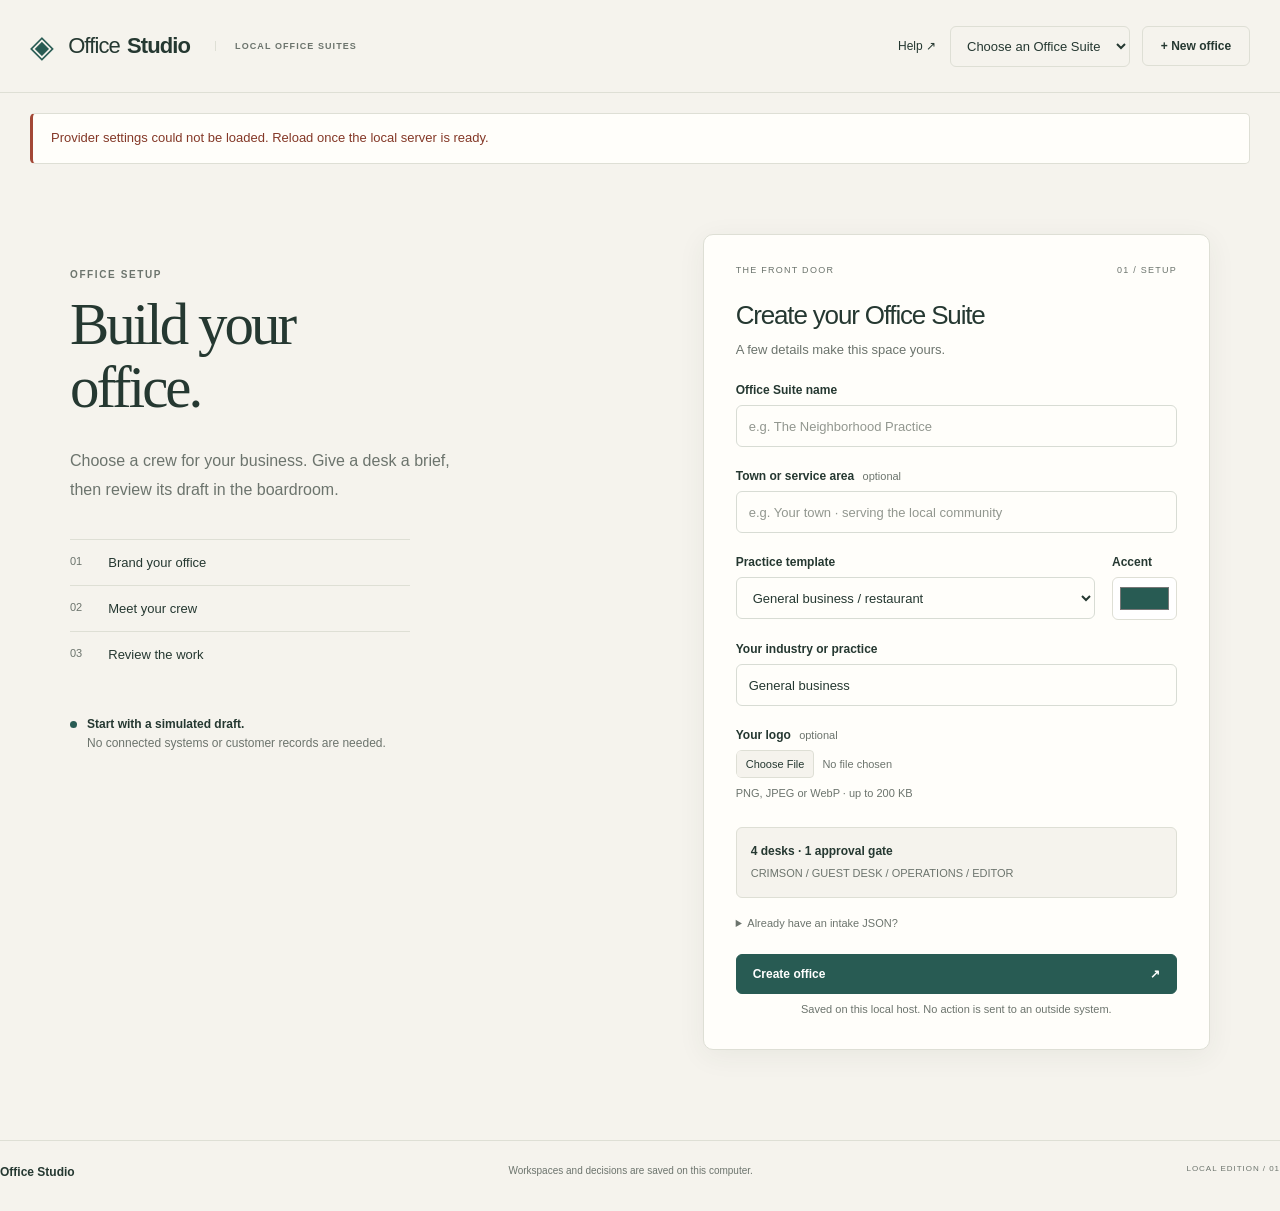
==== index.html @ bd42e9e4 "Start loopback servers without DNS and link workspace operating manuals" ====
<!doctype html>
<html lang="en">
  <head>
    <meta charset="utf-8" />
    <meta name="viewport" content="width=device-width, initial-scale=1" />
    <meta name="theme-color" content="#f5f3ed" />
    <title>Office Studio</title>
    <link
      rel="icon"
      href="data:image/svg+xml,%3Csvg xmlns=%27http://www.w3.org/2000/svg%27 viewBox=%270 0 64 64%27%3E%3Crect width=%2764%27 height=%2764%27 rx=%2714%27 fill=%27%23285b53%27/%3E%3Cpath d=%27M32 12 52 32 32 52 12 32Z%27 fill=%27none%27 stroke=%27%23fffefa%27 stroke-width=%274%27/%3E%3C/svg%3E"
    />
    <link rel="stylesheet" href="/style.css" />
    <script src="/app.js" defer></script>
  </head>
  <body>
    <header class="masthead">
      <a class="wordmark" href="/" aria-label="Office Studio home"
        ><span class="brand-symbol" aria-hidden="true">◈</span> Office
        <strong>Studio</strong
        ><span class="local-label">LOCAL OFFICE SUITES</span></a
      >
      <div class="office-switch">
        <a
          id="help-link"
          class="masthead-help"
          href="/help.html"
          target="_blank"
          rel="noopener noreferrer"
          >Help ↗</a
        >
        <label for="workspace-select" class="sr-only"
          >Current Office Suite</label
        ><select id="workspace-select">
          <option value="">Choose an Office Suite</option></select
        ><button id="new-office" class="button quiet" type="button">
          + New office
        </button>
      </div>
    </header>
    <main>
      <div
        id="notice"
        role="status"
        aria-live="polite"
        class="notice"
        hidden
      ></div>
      <section id="setup" class="setup" aria-labelledby="setup-title">
        <div class="setup-intro">
          <p class="eyebrow">OFFICE SETUP</p>
          <h1 id="setup-title">Build your<br />office.</h1>
          <p class="lede">
            Choose a crew for your business. Give a desk a brief, then review
            its draft in the boardroom.
          </p>
          <div class="principles">
            <span>01 <b>Brand your office</b></span
            ><span>02 <b>Meet your crew</b></span
            ><span>03 <b>Review the work</b></span>
          </div>
          <div class="setup-note">
            <span class="status-dot" aria-hidden="true"></span>
            <div>
              <strong>Start with a simulated draft.</strong>
              <p>No connected systems or customer records are needed.</p>
            </div>
          </div>
        </div>
        <form id="office-form" class="paper setup-form">
          <div class="section-label">
            <span>THE FRONT DOOR</span><span>01 / SETUP</span>
          </div>
          <h2>Create your Office Suite</h2>
          <p class="muted">A few details make this space yours.</p>
          <label for="office-name">Office Suite name</label
          ><input
            id="office-name"
            name="name"
            maxlength="100"
            placeholder="e.g. The Neighborhood Practice"
            required
            autocomplete="organization"
          />
          <label for="office-town"
            >Town or service area <span class="optional">optional</span></label
          ><input
            id="office-town"
            name="town"
            maxlength="100"
            placeholder="e.g. Your town · serving the local community"
          />
          <div class="form-row">
            <div>
              <label for="practice">Practice template</label
              ><select id="practice" name="practice">
                <option value="generic">General business / restaurant</option>
                <option value="re">Real estate</option>
                <option value="law">Law practice</option>
                <option value="acct">Accounting</option>
                <option value="fin">Financial advisory</option>
                <option value="med">Medical practice</option>
                <option value="research">Scientific research</option>
                <option value="biotech">Biotech</option>
              </select>
            </div>
            <div class="color-field">
              <label for="office-color">Accent</label
              ><input
                id="office-color"
                type="color"
                value="#285b53"
                name="color"
              />
            </div>
          </div>
          <div id="practice-label-field">
            <label for="practice-label">Your industry or practice</label
            ><input
              id="practice-label"
              maxlength="100"
              value="General business"
              placeholder="e.g. Restaurant, architecture, consulting"
              required
            />
          </div>
          <div class="logo-field">
            <div>
              <label for="office-logo"
                >Your logo <span class="optional">optional</span></label
              ><input
                id="office-logo"
                type="file"
                accept="image/png,image/jpeg,image/webp"
              />
              <p class="field-note">PNG, JPEG or WebP · up to 200 KB</p>
            </div>
            <img
              id="logo-preview"
              alt="Your selected office logo"
              hidden
            /><button id="clear-logo" type="button" class="text-button" hidden>
              Remove
            </button>
          </div>
          <div
            id="template-preview"
            class="template-preview"
            aria-live="polite"
          ></div>
          <details class="import-details">
            <summary>Already have an intake JSON?</summary>
            <label for="import-pack">Import a practice pack</label
            ><input
              id="import-pack"
              type="file"
              accept="application/json,.json"
            />
            <p class="field-note">
              Use a synthetic pack. Keep personal and customer information out.
            </p>
          </details>
          <button id="create-office" class="button primary full" type="submit">
            Create office <span aria-hidden="true">↗</span>
          </button>
          <p class="field-note center">
            Saved on this local host. No action is sent to an outside system.
          </p>
        </form>
      </section>
      <section id="workspace" hidden aria-labelledby="workspace-title">
        <div class="workspace-heading">
          <div class="office-identity">
            <img id="workspace-logo" alt="" hidden />
            <div>
              <p class="eyebrow">YOUR OFFICE SUITE</p>
              <h1 id="workspace-title"></h1>
              <p id="workspace-town" class="muted"></p>
              <a
                id="town-map"
                class="map-link"
                target="_blank"
                rel="noopener noreferrer"
                referrerpolicy="no-referrer"
                hidden
                >Find town on map ↗</a
              >
              <p id="map-note" class="map-note" hidden>
                Opens a town/service-area search on OpenStreetMap; no exact
                location is pinned.
              </p>
              <a
                id="manual-open"
                class="manual-open"
                target="_blank"
                rel="noopener noreferrer"
                referrerpolicy="no-referrer"
                hidden
                >Company operating manual ↗</a
              >
            </div>
          </div>
          <div class="safety-badge">
            <span class="status-dot" aria-hidden="true"></span>Drafts first.
            Decisions stay yours.
          </div>
        </div>
        <div class="workspace-views" aria-label="Office views">
          <div class="view-buttons">
            <button
              id="view-room"
              class="button quiet"
              type="button"
              aria-pressed="false"
              aria-controls="room-stage"
              disabled
            >
              3D office</button
            ><button
              id="view-desks"
              class="button quiet"
              type="button"
              aria-pressed="true"
              aria-controls="desk-workspace"
            >
              Desks &amp; drafts
            </button>
          </div>
          <p id="room-availability" class="field-note" role="status">
            Checking the optional local 3D room…
          </p>
        </div>
        <section
          id="room-stage"
          class="paper room-stage"
          aria-labelledby="room-title"
          hidden
        >
          <div class="room-toolbar">
            <div>
              <p class="eyebrow">YOUR OFFICE · PRIVATE LOCAL VIEW</p>
              <h2 id="room-title">Inside your office</h2>
            </div>
            <a
              id="room-full-tab"
              class="button quiet"
              target="_blank"
              rel="noopener noreferrer"
              hidden
              >Open room in full tab ↗</a
            >
          </div>
          <div id="room-frames" class="room-frames"></div>
          <p id="room-disclosure" class="room-disclosure">
            Room activity is simulated. Use Desks &amp; drafts for saved drafts
            and Studio decisions; actions inside this room do not record Studio
            approvals.
          </p>
        </section>
        <div id="desk-workspace" class="workspace-grid">
          <section class="paper office-room" aria-labelledby="crew-title">
            <div class="panel-heading">
              <div>
                <p class="eyebrow">THE FLOOR</p>
                <h2 id="crew-title">A desk for every lane</h2>
              </div>
              <span id="crew-count" class="count-label"></span>
            </div>
            <p class="muted room-description">
              Choose a desk to prepare work with that agent.
            </p>
            <div class="room">
              <div class="room-window" aria-hidden="true">
                <i></i><i></i><i></i>
              </div>
              <div id="desks" class="desks"></div>
              <button id="boardroom" class="boardroom" type="button">
                <span class="table-dots" aria-hidden="true"
                  >● &nbsp; ● &nbsp; ●</span
                ><strong>The review table</strong
                ><span id="table-count">Your decisions come here</span
                ><span class="table-dots" aria-hidden="true"
                  >● &nbsp; ● &nbsp; ●</span
                >
              </button>
              <div class="room-caption">
                <span aria-hidden="true">◈</span> A workspace view · no live
                connections implied
              </div>
            </div>
            <button
              id="show-add-agent"
              class="button quiet add-agent-button"
              type="button"
            >
              + Add a desk
            </button>
            <form id="add-agent-form" class="add-agent-form" hidden>
              <h3>A new seat at the table</h3>
              <label for="agent-name">Agent name</label
              ><input
                id="agent-name"
                maxlength="14"
                required
                placeholder="e.g. EDITOR"
              /><label for="agent-specialty">Specialty</label
              ><input
                id="agent-specialty"
                maxlength="100"
                required
                placeholder="e.g. Content drafts"
              /><label for="agent-instruction">Lane instructions</label
              ><textarea
                id="agent-instruction"
                maxlength="3000"
                rows="3"
                required
                placeholder="What should this agent prepare for your review?"
              ></textarea>
              <div class="button-row">
                <button class="button primary" type="submit">Add agent</button
                ><button
                  id="cancel-add-agent"
                  class="button quiet"
                  type="button"
                >
                  Cancel
                </button>
              </div>
            </form>
            <details class="house-rules">
              <summary>Office rules & approval gates</summary>
              <p id="office-rules"></p>
              <ul id="office-gates"></ul>
              <details class="manual-settings">
                <summary>
                  Company operating manual
                  <span class="optional">optional</span>
                </summary>
                <form id="manual-form">
                  <label for="manual-url">Manual URL</label>
                  <input
                    id="manual-url"
                    type="url"
                    maxlength="2048"
                    placeholder="https://example.com/your-operating-manual"
                    autocomplete="off"
                    aria-describedby="manual-note"
                  />
                  <p id="manual-note" class="field-note">
                    Use an HTTPS link without a username or password. It opens
                    only when clicked; this app does not fetch, embed, or send
                    the manual to a model. Leave blank to remove it.
                  </p>
                  <button id="save-manual" class="button quiet" type="submit">
                    Save manual link
                  </button>
                </form>
              </details>
            </details>
          </section>
          <div class="work-column">
            <section class="paper draft-panel" aria-labelledby="draft-title">
              <div class="panel-heading">
                <div>
                  <p class="eyebrow">DRAFTING</p>
                  <h2 id="draft-title">Give a desk a brief</h2>
                </div>
                <span aria-hidden="true" class="panel-icon">↗</span>
              </div>
              <form id="draft-form">
                <label for="draft-agent">Prepare with</label
                ><select id="draft-agent" required></select>
                <p id="agent-description" class="field-note"></p>
                <details id="desk-settings" class="desk-settings">
                  <summary>
                    Desk settings <span id="saved-route-label"></span>
                  </summary>
                  <p id="route-agent" class="field-note"></p>
                  <div class="appearance-settings">
                    <label for="appearance-title"
                      >Display title
                      <span class="optional">optional</span></label
                    >
                    <input
                      id="appearance-title"
                      type="text"
                      maxlength="100"
                      placeholder="Use the desk’s default title"
                    />
                    <label for="appearance-color">Desk color</label>
                    <div class="appearance-color-row">
                      <input
                        id="appearance-color"
                        type="color"
                        value="#285b53"
                      /><label
                        class="inline-check"
                        for="appearance-default-color"
                        ><input
                          id="appearance-default-color"
                          type="checkbox"
                          checked
                        />Use default color</label
                      >
                    </div>
                    <p id="appearance-default-note" class="field-note"></p>
                    <div class="button-row">
                      <button
                        id="save-appearance"
                        class="button quiet"
                        type="button"
                      >
                        Save appearance</button
                      ><button
                        id="reset-appearance"
                        class="button quiet"
                        type="button"
                      >
                        Reset defaults
                      </button>
                    </div>
                    <p class="field-note">
                      Titles and colors change the display. The agent’s stable
                      name, provider route and draft ownership stay the same.
                    </p>
                  </div>
                  <label for="route-provider">Preferred provider</label>
                  <select id="route-provider"></select>
                  <label for="route-model">Preferred model</label>
                  <select id="route-model"></select>
                  <p id="route-status" class="field-note" role="status"></p>
                  <button id="save-route" class="button quiet" type="button">
                    Save route
                  </button>
                  <p class="field-note">
                    Configuration is not a successful sign-in. Consumer account
                    sign-in is unavailable in this app.
                  </p>
                </details>
                <label for="draft-brief">What would you like to work on?</label
                ><textarea
                  id="draft-brief"
                  rows="4"
                  maxlength="8000"
                  required
                  placeholder="Try: Draft a friendly opening-hours announcement for owner review. Use placeholders only."
                ></textarea
                ><label for="draft-provider">For this draft</label
                ><select id="draft-provider" required></select>
                <p id="provider-note" class="field-note"></p>
                <button
                  id="generate-draft"
                  class="button primary full"
                  type="submit"
                >
                  Prepare draft <span aria-hidden="true">↗</span>
                </button>
              </form>
              <p class="draft-disclosure">
                Use synthetic briefs. Drafts are working text; review them
                before use.
              </p>
              <details class="provider-setup">
                <summary>Configure providers on this desktop</summary>
                <p>
                  Local demo works immediately. Use the
                  <strong>Configure Providers</strong> launcher to open the
                  terminal setup wizard, then restart the local server. Keys
                  belong in that setup flow, never in briefs or this browser.
                </p>
                <p>Provider documentation and advanced environment settings:</p>
                <ul>
                  <li>
                    <a
                      href="https://platform.openai.com/docs/quickstart"
                      target="_blank"
                      rel="noopener noreferrer"
                      >OpenAI</a
                    >: <code>OPENAI_API_KEY</code> +
                    <code>OFFICE_OPENAI_MODEL</code>
                  </li>
                  <li>
                    <a
                      href="https://docs.anthropic.com/en/api/getting-started"
                      target="_blank"
                      rel="noopener noreferrer"
                      >Claude</a
                    >: <code>ANTHROPIC_API_KEY</code> +
                    <code>OFFICE_ANTHROPIC_MODEL</code>
                  </li>
                  <li>
                    <a
                      href="https://ai.google.dev/gemini-api/docs/api-key"
                      target="_blank"
                      rel="noopener noreferrer"
                      >Gemini</a
                    >: <code>GEMINI_API_KEY</code> +
                    <code>OFFICE_GEMINI_MODEL</code>
                  </li>
                  <li>
                    <a
                      href="https://dev.meta.ai/docs/overview"
                      target="_blank"
                      rel="noopener noreferrer"
                      >Meta Muse</a
                    >: <code>MODEL_API_KEY</code> +
                    <code>OFFICE_META_MODEL</code>
                  </li>
                </ul>
                <p>
                  Optional <code>OFFICE_OPENAI_MODELS</code>,
                  <code>OFFICE_ANTHROPIC_MODELS</code>,
                  <code>OFFICE_GEMINI_MODELS</code>, or
                  <code>OFFICE_META_MODELS</code> adds comma-separated allowed
                  models. Host configuration does not verify provider access.
                  Consumer account sign-in is unavailable here.
                </p>
              </details>
            </section>
            <section
              id="review-panel"
              class="paper review-panel"
              aria-labelledby="review-title"
              tabindex="-1"
            >
              <div class="panel-heading">
                <div>
                  <p class="eyebrow">THE OWNER'S CHAIR</p>
                  <h2 id="review-title">Approval inbox</h2>
                </div>
                <span id="pending-count" class="number-badge">0</span>
              </div>
              <p class="muted review-description">
                Approval records your decision. It does not send, publish, book,
                or execute anything.
              </p>
              <div id="draft-list" class="draft-list"></div>
              <article id="draft-preview" class="draft-preview" hidden>
                <div class="preview-heading">
                  <span id="preview-status" class="state-pill"></span
                  ><span id="preview-provider" class="field-note"></span>
                </div>
                <h3 id="preview-brief"></h3>
                <p id="preview-agent" class="field-note"></p>
                <pre id="preview-text"></pre>
                <div id="decision-buttons" class="button-row">
                  <button
                    id="approve-draft"
                    class="button primary"
                    type="button"
                  >
                    Record approval</button
                  ><button
                    id="decline-draft"
                    class="button quiet"
                    type="button"
                  >
                    Decline draft
                  </button>
                </div>
                <p id="decision-note" class="field-note"></p>
              </article>
            </section>
          </div>
        </div>
      </section>
    </main>
    <dialog id="field-manual" class="paper manual-dialog" aria-labelledby="field-manual-title">
      <p class="eyebrow">THE FIELD</p>
      <h2 id="field-manual-title">Office reference</h2>
      <p class="field-note" id="field-manual-note"></p>
      <div class="button-row">
        <a id="field-manual-link" class="button primary" target="_blank" rel="noopener noreferrer" hidden>Company manual ↗</a>
        <a class="button quiet" href="/help.html" target="_blank" rel="noopener noreferrer">Office Studio help ↗</a>
        <button class="button quiet" type="button" id="close-field-manual">Back to room</button>
      </div>
    </dialog>
    <footer>
      <span>Office Studio</span>
      <p>Workspaces and decisions are saved on this computer.</p>
      <span>LOCAL EDITION / 01</span>
    </footer>
  </body>
</html>
---- style.css ----
@charset "UTF-8";
.manual-dialog {
  width: min(32rem, calc(100% - 2rem));
  margin: auto;
  padding: 1.5rem;
  color: var(--ink);
}
.manual-dialog::backdrop { background: rgb(15 25 20 / 55%); }
:root {
  --paper: #fffefa;
  --canvas: #f5f3ed;
  --ink: #253831;
  --muted: #6c746d;
  --line: #dedfd5;
  --accent: #285b53;
  --accent-wash: #e8eeea;
  --shadow: 0 6px 28px #283d2910;
  color-scheme: light;
  font-family: Inter, "Segoe UI", Arial, sans-serif;
  background: var(--canvas);
  color: var(--ink);
}
* {
  box-sizing: border-box;
}
body {
  margin: 0;
}
button,
input,
select,
textarea {
  font: inherit;
}
button,
select,
summary,
input[type="color"] {
  cursor: pointer;
}
button {
  color: inherit;
}
a {
  color: inherit;
}
button:disabled {
  cursor: wait;
  opacity: 0.5;
}
[hidden] {
  display: none !important;
}
button:focus-visible,
a:focus-visible,
input:focus-visible,
select:focus-visible,
textarea:focus-visible,
summary:focus-visible,
section:focus-visible {
  outline: 3px solid #a45d28;
  outline-offset: 4px;
}
button,
select,
input,
textarea {
  border-radius: 6px;
}
h1,
h2,
h3,
p {
  margin: 0;
}
h1,
h2,
h3 {
  font-weight: 500;
  letter-spacing: -0.045em;
}
h1 {
  font-size: 42px;
  line-height: 1.1;
}
h2 {
  font-size: 26px;
  line-height: 1.2;
}
h3 {
  font-size: 19px;
  line-height: 1.3;
}
.masthead {
  min-height: 93px;
  border-bottom: 1px solid var(--line);
  display: flex;
  align-items: center;
  justify-content: space-between;
  gap: 24px;
  padding: 22px max(30px, calc((100vw - 1400px) / 2));
}
.wordmark {
  display: flex;
  align-items: center;
  gap: 7px;
  text-decoration: none;
  font-size: 22px;
  letter-spacing: -0.04em;
  white-space: nowrap;
}
.wordmark strong {
  font-weight: 600;
}
.brand-symbol {
  font-size: 31px;
  margin-right: 8px;
  color: var(--accent);
}
.local-label {
  letter-spacing: 0.12em;
  font-size: 9px;
  font-weight: 600;
  border-left: 1px solid var(--line);
  padding-left: 19px;
  margin-left: 18px;
  color: var(--muted);
}
.office-switch {
  display: flex;
  gap: 12px;
  align-items: center;
}
.office-switch select {
  min-width: 180px;
  max-width: 300px;
  background: transparent;
  border-color: var(--line);
  font-size: 13px;
  min-height: 40px;
}
main {
  max-width: 1460px;
  padding: 0 30px 70px;
  margin: auto;
}
.setup {
  display: grid;
  grid-template-columns: 1fr 1fr;
  gap: 11%;
  max-width: 1140px;
  margin: 70px auto 20px;
  align-items: start;
}
.setup-intro {
  padding-top: 35px;
}
.eyebrow {
  font-size: 10px;
  letter-spacing: 0.16em;
  font-weight: 650;
  color: var(--muted);
  margin-bottom: 13px;
}
.setup-intro h1 {
  font-family: Georgia, "Times New Roman", serif;
  font-size: clamp(48px, 4.6vw, 68px);
  line-height: 1.08;
  letter-spacing: -0.05em;
}
.lede {
  font-size: 16px;
  line-height: 1.8;
  color: var(--muted);
  max-width: 380px;
  margin-top: 27px;
}
.principles {
  display: flex;
  flex-direction: column;
  margin-top: 34px;
  max-width: 340px;
}
.principles span {
  border-top: 1px solid var(--line);
  padding: 15px 0;
  display: flex;
  gap: 26px;
  color: var(--muted);
  font-size: 11px;
}
.principles b {
  color: var(--ink);
  font-size: 13px;
  font-weight: 500;
}
.setup-note {
  display: flex;
  align-items: flex-start;
  gap: 10px;
  margin-top: 38px;
  max-width: 340px;
  font-size: 12px;
  line-height: 1.6;
}
.setup-note strong {
  font-weight: 600;
}
.setup-note p {
  color: var(--muted);
}
.status-dot {
  width: 7px;
  height: 7px;
  display: inline-block;
  flex-shrink: 0;
  border-radius: 50%;
  background: var(--accent);
  margin-top: 6px;
}
.paper {
  background: var(--paper);
  border: 1px solid var(--line);
  border-radius: 10px;
  box-shadow: var(--shadow);
}
.setup-form {
  padding: 30px 32px;
}
.section-label {
  font-size: 9px;
  letter-spacing: 0.14em;
  color: var(--muted);
  display: flex;
  justify-content: space-between;
  margin-bottom: 25px;
}
.setup-form h2 {
  margin-bottom: 8px;
}
.muted {
  font-size: 13px;
  line-height: 1.7;
  color: var(--muted);
}
label {
  display: block;
  font-size: 12px;
  font-weight: 600;
  margin: 22px 0 8px;
}
.optional {
  font-weight: 400;
  color: var(--muted);
  font-size: 11px;
  margin-left: 5px;
}
input:not([type="color"]):not([type="file"]),
select,
textarea {
  width: 100%;
  padding: 11px 12px;
  border: 1px solid #d8dcd4;
  background: #fffefa;
  color: var(--ink);
  font-size: 13px;
  min-height: 42px;
}
input::placeholder,
textarea::placeholder {
  color: #92978f;
}
textarea {
  resize: vertical;
  line-height: 1.6;
}
input[type="file"] {
  font-size: 11px;
  max-width: 100%;
  color: var(--muted);
}
input[type="file"]::file-selector-button {
  border: 1px solid var(--line);
  border-radius: 4px;
  background: var(--canvas);
  padding: 7px 9px;
  color: var(--ink);
  font: inherit;
  margin-right: 8px;
}
.form-row {
  display: grid;
  grid-template-columns: 1fr 65px;
  gap: 17px;
}
.color-field input {
  height: 43px;
  width: 100%;
  padding: 5px;
  background: white;
  border: 1px solid var(--line);
}
.logo-field {
  display: flex;
  align-items: center;
  gap: 12px;
}
.logo-field > div {
  min-width: 0;
  flex: 1;
}
.logo-field img {
  height: 40px;
  width: 40px;
  object-fit: contain;
  border: 1px solid var(--line);
  padding: 3px;
  border-radius: 5px;
  margin-top: 20px;
}
.text-button {
  background: none;
  border: 0;
  padding: 5px 0;
  font-size: 11px;
  text-decoration: underline;
}
.field-note {
  font-size: 11px;
  color: var(--muted);
  line-height: 1.6;
  margin-top: 7px;
}
.template-preview {
  background: var(--canvas);
  border: 1px solid var(--line);
  padding: 14px;
  border-radius: 6px;
  font-size: 12px;
  line-height: 1.65;
  margin-top: 24px;
}
.template-preview strong {
  display: block;
  font-weight: 600;
  margin-bottom: 3px;
}
.template-preview p {
  color: var(--muted);
  font-size: 11px;
}
.import-details {
  font-size: 11px;
  margin: 17px 0 22px;
  color: var(--muted);
}
details summary {
  font-size: 11px;
  line-height: 1.6;
}
details[open] summary {
  margin-bottom: 12px;
}
.button {
  border: 1px solid var(--line);
  padding: 10px 16px;
  font-size: 12px;
  line-height: 1.5;
  font-weight: 600;
  min-height: 40px;
  transition:
    background 0.15s,
    transform 0.15s;
}
.button:hover {
  transform: translateY(-1px);
}
.primary {
  background: var(--accent);
  border-color: var(--accent);
  color: var(--accent-ink, #fff);
}
.primary:hover {
  filter: brightness(0.94);
}
.quiet {
  background: transparent;
}
.quiet:hover {
  background: #e9eae3;
}
.full {
  width: 100%;
  display: flex;
  justify-content: space-between;
  align-items: center;
}
.center {
  text-align: center;
}
.notice {
  margin-top: 20px;
  border: 1px solid var(--line);
  border-left: 3px solid var(--accent);
  padding: 14px 18px;
  background: var(--paper);
  font-size: 13px;
  line-height: 1.6;
  border-radius: 5px;
}
.notice.error {
  border-left-color: #a34836;
  color: #843827;
}
.workspace-heading {
  display: flex;
  justify-content: space-between;
  align-items: center;
  gap: 25px;
  padding: 45px 0 33px;
}
.workspace-heading .eyebrow {
  margin-bottom: 8px;
}
.workspace-heading h1 {
  font-size: 36px;
}
.workspace-heading .muted {
  margin-top: 8px;
}
.office-identity {
  display: flex;
  gap: 18px;
  align-items: center;
}
.office-identity img {
  height: 64px;
  width: 64px;
  object-fit: contain;
  background: var(--paper);
  padding: 7px;
  border: 1px solid var(--line);
  border-radius: 8px;
}
.safety-badge {
  display: flex;
  gap: 9px;
  font-size: 11px;
  color: var(--muted);
  white-space: nowrap;
  border: 1px solid var(--line);
  padding: 10px 12px;
  border-radius: 30px;
}
.safety-badge .status-dot {
  margin-top: 3px;
}
.workspace-grid {
  display: grid;
  grid-template-columns: minmax(0, 1.22fr) minmax(360px, 1fr);
  gap: 24px;
  align-items: start;
}
.office-room {
  padding: 28px;
}
.panel-heading {
  display: flex;
  justify-content: space-between;
  align-items: center;
  gap: 20px;
}
.panel-heading .eyebrow {
  margin-bottom: 8px;
}
.count-label {
  font-size: 10px;
  color: var(--muted);
  white-space: nowrap;
}
.room-description {
  margin: 12px 0 22px;
}
.room {
  position: relative;
  border: 1px solid #dadcd2;
  border-radius: 7px;
  background:
    repeating-linear-gradient(
      0deg,
      transparent,
      transparent 47px,
      #d9ddd125 48px
    ),
    repeating-linear-gradient(90deg, #eeefe7, #eeefe7 47px, #d9ddd155 48px);
  padding: 45px 20px 16px;
  min-height: 420px;
}
.room-window {
  position: absolute;
  top: 0;
  left: 22%;
  right: 22%;
  height: 10px;
  background: #d1dcd4;
  display: flex;
  justify-content: space-evenly;
  border: 1px solid #c8d4ca;
  border-top: 0;
}
.room-window i {
  height: 10px;
  border-left: 2px solid var(--paper);
}
.desks {
  display: grid;
  grid-template-columns: repeat(3, minmax(0, 1fr));
  gap: 23px 14px;
}
.desk {
  position: relative;
  display: flex;
  flex-direction: column;
  align-items: center;
  justify-content: flex-start;
  gap: 8px;
  text-align: center;
  padding: 11px 7px 13px;
  border: 1px solid #cbd3c7;
  border-bottom: 4px solid #bdc7b7;
  border-radius: 7px;
  background: #fffef8;
  min-height: 122px;
  box-shadow: 0 5px 0 #25383109;
  transition:
    transform 0.15s,
    border-color 0.15s;
}
.desk:hover {
  transform: translateY(-3px);
  border-color: var(--accent);
}
.desk[aria-pressed="true"] {
  background: #f7fbf6;
  outline: 2px solid var(--accent);
  outline-offset: 3px;
}
.desk::after {
  content: "";
  position: absolute;
  bottom: -11px;
  width: 28px;
  height: 7px;
  border: 1px solid #bbc5b5;
  background: #dbe1d4;
  border-radius: 5px 5px 3px 3px;
}
.desk strong {
  font-size: 10px;
  letter-spacing: 0.025em;
  font-weight: 650;
  max-width: 100%;
  overflow-wrap: anywhere;
}
.desk small {
  font-size: 9px;
  color: var(--muted);
  line-height: 1.35;
}
.desk-avatar {
  width: 29px;
  height: 28px;
  position: relative;
  background: var(--desk-color, var(--accent));
  border-radius: 9px 9px 7px 7px;
  border: 3px solid #ffffffa0;
  color: white;
  font-size: 12px;
  line-height: 23px;
  box-shadow: 0 0 0 1px #00000009;
}
.desk-avatar::after {
  content: "";
  position: absolute;
  width: 5px;
  height: 5px;
  border-radius: 50%;
  background: #fffefa;
  left: 9px;
  top: 8px;
}
.boardroom {
  display: flex;
  flex-direction: column;
  align-items: center;
  justify-content: center;
  gap: 8px;
  width: 80%;
  margin: 42px auto 17px;
  min-height: 110px;
  border-radius: 45px;
  background: #d9dfd1;
  border: 1px solid #c0cbb7;
  color: var(--ink);
  box-shadow: 0 5px 0 #2538310a;
}
.boardroom:hover {
  background: #cfd9c8;
}
.boardroom strong {
  font-size: 13px;
  font-weight: 500;
}
.boardroom > span:not(.table-dots) {
  font-size: 10px;
  color: #52614e;
}
.table-dots {
  color: #8d9f82;
  font-size: 10px;
  letter-spacing: 4px;
}
.room-caption {
  text-align: center;
  font-size: 9px;
  color: var(--muted);
  margin-top: 24px;
  line-height: 1.7;
}
.room-caption span {
  margin-right: 4px;
}
.add-agent-button {
  margin-top: 21px;
  width: 100%;
  border-style: dashed;
  color: var(--muted);
}
.house-rules {
  border-top: 1px solid var(--line);
  margin-top: 24px;
  padding-top: 17px;
  color: var(--muted);
  font-size: 11px;
  line-height: 1.7;
}
.house-rules ul {
  padding-left: 18px;
}
.house-rules li {
  margin-top: 7px;
}
.add-agent-form {
  margin-top: 24px;
  padding: 20px;
  background: var(--canvas);
  border: 1px solid var(--line);
  border-radius: 6px;
}
.add-agent-form h3 {
  font-size: 20px;
}
.button-row {
  display: flex;
  flex-wrap: wrap;
  gap: 10px;
  margin-top: 20px;
}
.work-column {
  display: flex;
  flex-direction: column;
  gap: 24px;
}
.draft-panel,
.review-panel {
  padding: 28px;
}
.panel-icon {
  height: 34px;
  width: 34px;
  text-align: center;
  line-height: 33px;
  border: 1px solid var(--line);
  border-radius: 50%;
  font-size: 18px;
  color: var(--muted);
}
.draft-panel label {
  margin-top: 21px;
}
.draft-panel .full {
  margin-top: 22px;
}
.draft-disclosure {
  font-size: 10px;
  line-height: 1.7;
  color: var(--muted);
  margin-top: 13px;
}
.number-badge {
  display: flex;
  align-items: center;
  justify-content: center;
  min-width: 31px;
  height: 31px;
  border-radius: 50%;
  background: var(--accent-wash);
  color: var(--accent);
  font-size: 12px;
  font-weight: 600;
}
.review-description {
  margin: 14px 0 19px;
  font-size: 11px;
}
.draft-list {
  display: flex;
  flex-direction: column;
  gap: 8px;
  max-height: 260px;
  overflow: auto;
}
.draft-item {
  width: 100%;
  display: flex;
  align-items: center;
  justify-content: space-between;
  gap: 15px;
  padding: 13px;
  background: transparent;
  border: 1px solid var(--line);
  text-align: left;
}
.draft-item:hover,
.draft-item[aria-pressed="true"] {
  background: var(--canvas);
}
.draft-item div {
  min-width: 0;
}
.draft-item strong {
  display: block;
  font-size: 12px;
  font-weight: 500;
  overflow: hidden;
  text-overflow: ellipsis;
  white-space: nowrap;
  max-width: 320px;
}
.draft-item small {
  display: block;
  font-size: 10px;
  color: var(--muted);
  margin-top: 6px;
}
.state-pill {
  border-radius: 4px;
  padding: 4px 7px;
  background: #f2ead4;
  color: #795f22;
  font-size: 9px;
  letter-spacing: 0.04em;
  text-transform: uppercase;
  white-space: nowrap;
}
.state-pill.approved {
  background: #e5eee2;
  color: #45613c;
}
.state-pill.declined {
  background: #eee8e2;
  color: #795b4b;
}
.empty-inbox {
  font-size: 12px;
  line-height: 1.8;
  color: var(--muted);
  padding: 21px 17px;
  border: 1px dashed var(--line);
  border-radius: 6px;
}
.draft-preview {
  border-top: 1px solid var(--line);
  margin-top: 24px;
  padding-top: 22px;
}
.preview-heading {
  display: flex;
  align-items: center;
  justify-content: space-between;
  gap: 12px;
  margin-bottom: 14px;
}
.preview-heading .field-note {
  margin: 0;
}
.draft-preview h3 {
  font-size: 17px;
  letter-spacing: -0.02em;
  overflow-wrap: anywhere;
}
.draft-preview pre {
  white-space: pre-wrap;
  overflow-wrap: anywhere;
  font:
    12px/1.8 "Segoe UI",
    Arial,
    sans-serif;
  background: var(--canvas);
  border: 1px solid var(--line);
  border-radius: 6px;
  padding: 17px;
  margin: 17px 0 0;
  max-height: 480px;
  overflow: auto;
}
.draft-preview .button-row .button {
  flex: 1;
}
footer {
  max-width: 1400px;
  margin: 0 auto;
  padding: 22px 0 30px;
  border-top: 1px solid var(--line);
  display: flex;
  justify-content: space-between;
  gap: 15px;
  color: var(--muted);
  font-size: 10px;
  line-height: 1.5;
}
footer > span:first-child {
  font-size: 12px;
  color: var(--ink);
  font-weight: 600;
}
footer > span:last-child {
  font-size: 8px;
  letter-spacing: 0.12em;
}
.sr-only {
  position: absolute;
  width: 1px;
  height: 1px;
  padding: 0;
  margin: -1px;
  overflow: hidden;
  clip: rect(0, 0, 0, 0);
  white-space: nowrap;
  border: 0;
}
@media (min-width: 1600px) {
  main {
    padding-left: 0;
    padding-right: 0;
  }
}
@media (max-width: 1100px) {
  .setup {
    gap: 6%;
    margin-top: 45px;
  }
  .setup-form {
    padding: 25px;
  }
  .workspace-grid {
    grid-template-columns: 1.05fr 1fr;
    gap: 18px;
  }
  .office-room,
  .draft-panel,
  .review-panel {
    padding: 22px;
  }
  .desks {
    grid-template-columns: repeat(2, minmax(0, 1fr));
  }
  .room {
    padding-left: 16px;
    padding-right: 16px;
  }
  .safety-badge {
    font-size: 10px;
  }
  .local-label {
    display: none;
  }
  footer {
    margin: 0 30px;
  }
  .draft-item strong {
    max-width: 220px;
  }
}
@media (max-width: 800px) {
  .masthead {
    padding: 18px 22px;
    gap: 14px;
    flex-wrap: wrap;
  }
  .wordmark {
    font-size: 21px;
  }
  .office-switch {
    flex: 1;
    justify-content: flex-end;
  }
  .office-switch select {
    min-width: 140px;
    max-width: 220px;
  }
  .setup {
    grid-template-columns: 1fr;
    max-width: 560px;
    gap: 30px;
    margin: 35px auto;
  }
  .setup-intro {
    padding-top: 0;
  }
  .setup-intro h1 {
    font-size: 48px;
  }
  .setup-intro h1 br {
    display: none;
  }
  .lede {
    max-width: none;
    margin-top: 18px;
  }
  .principles {
    flex-direction: row;
    max-width: none;
    gap: 20px;
    margin-top: 25px;
  }
  .principles span {
    gap: 8px;
    flex: 1;
    line-height: 1.7;
  }
  .principles b {
    font-size: 11px;
  }
  .setup-note {
    margin-top: 16px;
    max-width: none;
  }
  .workspace-grid {
    grid-template-columns: 1fr;
  }
  .workspace-heading {
    padding-top: 32px;
    align-items: flex-start;
  }
  .workspace-heading h1 {
    font-size: 29px;
  }
  .safety-badge {
    display: none;
  }
  .desks {
    grid-template-columns: repeat(3, minmax(0, 1fr));
  }
  .office-room {
    padding: 24px;
  }
  .room {
    padding-left: 22px;
    padding-right: 22px;
  }
  .boardroom {
    width: 70%;
  }
  .draft-item strong {
    max-width: 420px;
  }
  footer {
    flex-wrap: wrap;
  }
  footer p {
    order: 3;
    flex-basis: 100%;
  }
  .office-identity img {
    height: 50px;
    width: 50px;
  }
}
@media (max-width: 480px) {
  main {
    padding-left: 16px;
    padding-right: 16px;
    padding-bottom: 40px;
  }
  .masthead {
    padding: 16px;
  }
  .office-switch {
    width: 100%;
    flex-basis: 100%;
    justify-content: space-between;
  }
  .office-switch select {
    flex: 1;
    max-width: none;
  }
  .office-switch .button {
    white-space: nowrap;
  }
  .setup-intro h1 {
    font-size: 40px;
  }
  .setup-form {
    padding: 24px 20px;
  }
  .section-label {
    font-size: 8px;
  }
  .form-row {
    grid-template-columns: 1fr 60px;
  }
  .principles {
    gap: 12px;
  }
  .principles span {
    flex-direction: column;
    gap: 4px;
  }
  .office-room,
  .draft-panel,
  .review-panel {
    padding: 20px;
  }
  .panel-heading h2 {
    font-size: 23px;
  }
  .desks {
    gap: 22px 12px;
    grid-template-columns: repeat(2, minmax(0, 1fr));
  }
  .desk {
    min-height: 116px;
  }
  .room {
    padding-left: 16px;
    padding-right: 16px;
  }
  .boardroom {
    width: 100%;
    border-radius: 36px;
  }
  .count-label {
    font-size: 9px;
  }
  .draft-item strong {
    max-width: 195px;
  }
  footer {
    margin: 0 16px;
  }
  .workspace-heading h1 {
    font-size: 28px;
  }
  .logo-field {
    flex-wrap: wrap;
  }
  .logo-field > div {
    flex-basis: 100%;
  }
  .logo-field img {
    margin: 0;
  }
  .office-identity {
    gap: 12px;
  }
}
@media (prefers-reduced-motion: reduce) {
  * {
    transition: none !important;
    scroll-behavior: auto !important;
  }
}

.map-link {
  display: inline-block;
  margin-top: 9px;
  font-size: 11px;
  text-underline-offset: 3px;
  color: var(--ink);
}
.map-note {
  max-width: 430px;
  font-size: 10px;
  line-height: 1.6;
  color: var(--muted);
  margin-top: 6px;
}

.desk-settings {
  margin-top: 16px;
  padding: 13px 14px;
  border: 1px solid var(--line);
  border-radius: 6px;
  background: var(--canvas);
}
.desk-settings summary {
  font-size: 12px;
  font-weight: 600;
}
.desk-settings summary span {
  display: block;
  font-size: 10px;
  font-weight: 400;
  color: var(--muted);
  margin-top: 5px;
  overflow-wrap: anywhere;
}
.desk-settings label {
  margin-top: 15px;
}
.desk-settings .button {
  margin-top: 13px;
}
.draft-item small {
  overflow-wrap: anywhere;
}

.workspace-views {
  display: flex;
  justify-content: space-between;
  align-items: center;
  gap: 20px;
  margin: 0 0 20px;
}
.view-buttons {
  display: flex;
  gap: 6px;
  padding: 4px;
  border: 1px solid var(--line);
  border-radius: 8px;
  background: var(--paper);
}
.view-buttons .button {
  border: 0;
}
.view-buttons .button[aria-pressed="true"] {
  background: var(--accent);
  color: var(--accent-ink, #fff);
}
.workspace-views .field-note {
  margin: 0;
  text-align: right;
}
.room-stage {
  overflow: hidden;
}
.room-toolbar {
  padding: 18px 24px;
  display: flex;
  justify-content: space-between;
  align-items: center;
  gap: 20px;
}
.room-toolbar h2 {
  font-size: 23px;
}
.room-toolbar .eyebrow {
  margin-bottom: 6px;
}
.room-toolbar a {
  text-decoration: none;
  white-space: nowrap;
}
.room-frames {
  background: #e5e8e1;
  position: relative;
}
.embedded-room {
  display: block;
  width: 100%;
  height: clamp(580px, 72vh, 1000px);
  border: 0;
  background: #e5e8e1;
}
.room-disclosure {
  font-size: 11px;
  line-height: 1.7;
  color: var(--muted);
  padding: 13px 24px;
  border-top: 1px solid var(--line);
}
.provider-setup {
  margin-top: 17px;
  padding-top: 13px;
  border-top: 1px solid var(--line);
  font-size: 11px;
  line-height: 1.8;
  color: var(--muted);
}
.provider-setup summary {
  font-size: 11px;
}
.provider-setup p {
  margin-top: 12px;
}
.provider-setup ul {
  padding-left: 18px;
}
.provider-setup li {
  margin-top: 9px;
}
.provider-setup code {
  font-size: 10px;
  overflow-wrap: anywhere;
}
.provider-setup a {
  text-underline-offset: 3px;
}
@media (max-width: 800px) {
  .workspace-views {
    align-items: flex-start;
    flex-direction: column;
    gap: 10px;
  }
  .workspace-views .field-note {
    text-align: left;
  }
  .room-toolbar {
    padding: 17px;
    align-items: flex-start;
  }
  .room-toolbar a {
    font-size: 10px;
  }
  .embedded-room {
    height: 70vh;
    min-height: 500px;
  }
  .room-disclosure {
    padding: 12px 17px;
  }
}
@media (max-width: 480px) {
  .room-toolbar {
    flex-direction: column;
    gap: 12px;
  }
  .embedded-room {
    min-height: 460px;
  }
  .room-toolbar h2 {
    font-size: 22px;
  }
}

.office-switch {
  min-width: 0;
  flex-shrink: 0;
}
.office-switch select {
  min-width: 0;
  flex: 1 1 180px;
}
.office-switch #new-office {
  white-space: nowrap;
  flex: 0 0 auto;
  align-self: center;
  display: inline-flex;
  align-items: center;
  justify-content: center;
  min-width: 108px;
}
.desk-avatar.has-logo {
  width: 35px;
  height: 34px;
  padding: 2px;
  background: var(--paper);
  border-color: var(--desk-color);
}
.desk-avatar.has-logo::after {
  display: none;
}
.desk-avatar.has-logo img {
  display: block;
  width: 100%;
  height: 100%;
  object-fit: contain;
  border-radius: 4px;
}
.appearance-settings {
  padding-bottom: 16px;
  margin-bottom: 6px;
  border-bottom: 1px solid var(--line);
}
.appearance-color-row {
  display: flex;
  gap: 14px;
  align-items: center;
}
.appearance-color-row > input[type="color"] {
  width: 55px;
  height: 38px;
  padding: 4px;
  background: var(--paper);
  border: 1px solid var(--line);
}
.appearance-color-row .inline-check {
  display: flex;
  gap: 8px;
  align-items: center;
  font-weight: 400;
  font-size: 11px;
  margin: 0;
}
.appearance-color-row input[type="checkbox"] {
  width: 15px;
  min-height: 15px;
  height: 15px;
  flex-shrink: 0;
}
.appearance-settings .button-row {
  margin-top: 10px;
}
.appearance-settings .button {
  font-size: 11px;
  flex: 1;
}
@media (max-width: 480px) {
  .office-switch {
    gap: 9px;
  }
  .office-switch #new-office {
    min-width: 108px;
    padding-left: 12px;
    padding-right: 12px;
  }
  .office-switch select {
    min-width: 0;
    width: 0;
    flex: 1 1 0;
  }
}

.masthead-help {
  font-size: 12px;
  text-decoration: none;
  white-space: nowrap;
  flex: 0 0 auto;
  padding: 9px 2px;
  text-underline-offset: 3px;
}
.masthead-help:hover {
  text-decoration: underline;
}
.manual-open {
  display: inline-block;
  font-size: 11px;
  margin-top: 12px;
  padding: 7px 10px;
  border: 1px solid var(--line);
  border-radius: 5px;
  text-decoration: none;
  text-underline-offset: 3px;
  background: var(--paper);
}
.manual-open:hover {
  text-decoration: underline;
}
.manual-settings {
  margin-top: 17px;
  padding-top: 13px;
  border-top: 1px solid var(--line);
}
.manual-settings .button {
  margin-top: 12px;
}
.manual-settings label {
  margin-top: 13px;
}
.manual-settings input {
  max-width: 100%;
}
@media (max-width: 480px) {
  .masthead-help {
    font-size: 11px;
  }
  .office-switch {
    gap: 8px;
  }
}
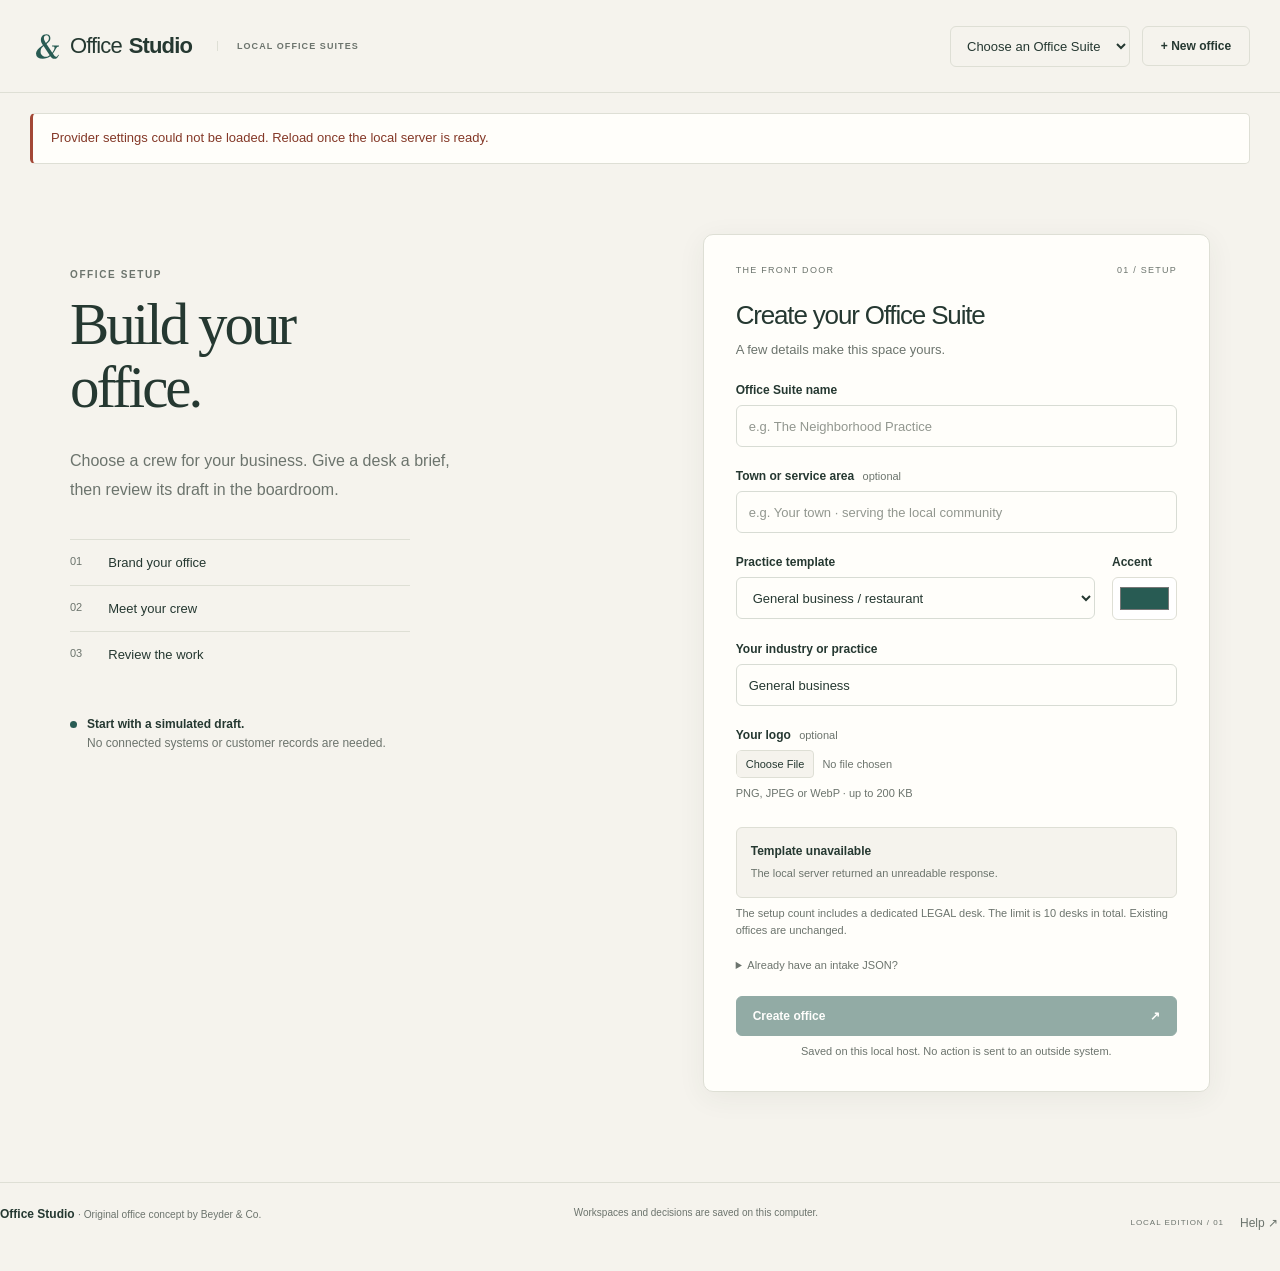
==== commit 8966278d: "Credit the signature ampersand, reserve Legal, and document the office handoff" ====
--- a/index.html
+++ b/index.html
@@ -5,29 +5,30 @@
     <meta name="viewport" content="width=device-width, initial-scale=1" />
     <meta name="theme-color" content="#f5f3ed" />
     <title>Office Studio</title>
-    <link
-      rel="icon"
-      href="data:image/svg+xml,%3Csvg xmlns=%27http://www.w3.org/2000/svg%27 viewBox=%270 0 64 64%27%3E%3Crect width=%2764%27 height=%2764%27 rx=%2714%27 fill=%27%23285b53%27/%3E%3Cpath d=%27M32 12 52 32 32 52 12 32Z%27 fill=%27none%27 stroke=%27%23fffefa%27 stroke-width=%274%27/%3E%3C/svg%3E"
-    />
+    <link rel="icon" href="/assets/ampersand.svg" />
     <link rel="stylesheet" href="/style.css" />
     <script src="/app.js" defer></script>
   </head>
   <body>
     <header class="masthead">
-      <a class="wordmark" href="/" aria-label="Office Studio home"
-        ><span class="brand-symbol" aria-hidden="true">◈</span> Office
-        <strong>Studio</strong
-        ><span class="local-label">LOCAL OFFICE SUITES</span></a
-      >
+      <div class="studio-brand">
+        <button
+          type="button"
+          id="review-mark"
+          class="review-mark"
+          data-pending="0"
+          aria-label="Beyder &amp; Co. ampersand"
+          title="Beyder &amp; Co. ampersand"
+          disabled
+        >
+          <span class="brand-symbol" aria-hidden="true"></span>
+        </button>
+        <a class="wordmark" href="/" aria-label="Office Studio home"
+          >Office <strong>Studio</strong
+          ><span class="local-label">LOCAL OFFICE SUITES</span></a
+        >
+      </div>
       <div class="office-switch">
-        <a
-          id="help-link"
-          class="masthead-help"
-          href="/help.html"
-          target="_blank"
-          rel="noopener noreferrer"
-          >Help ↗</a
-        >
         <label for="workspace-select" class="sr-only"
           >Current Office Suite</label
         ><select id="workspace-select">
@@ -147,6 +148,10 @@
             class="template-preview"
             aria-live="polite"
           ></div>
+          <p class="field-note">
+            The setup count includes a dedicated LEGAL desk. The limit is 10
+            desks in total. Existing offices are unchanged.
+          </p>
           <details class="import-details">
             <summary>Already have an intake JSON?</summary>
             <label for="import-pack">Import a practice pack</label
@@ -565,20 +570,45 @@
         </div>
       </section>
     </main>
-    <dialog id="field-manual" class="paper manual-dialog" aria-labelledby="field-manual-title">
+    <dialog
+      id="field-manual"
+      class="paper manual-dialog"
+      aria-labelledby="field-manual-title"
+    >
       <p class="eyebrow">THE FIELD</p>
       <h2 id="field-manual-title">Office reference</h2>
       <p class="field-note" id="field-manual-note"></p>
       <div class="button-row">
-        <a id="field-manual-link" class="button primary" target="_blank" rel="noopener noreferrer" hidden>Company manual ↗</a>
-        <a class="button quiet" href="/help.html" target="_blank" rel="noopener noreferrer">Office Studio help ↗</a>
-        <button class="button quiet" type="button" id="close-field-manual">Back to room</button>
+        <a
+          id="field-manual-link"
+          class="button primary"
+          target="_blank"
+          rel="noopener noreferrer"
+          hidden
+          >Company manual ↗</a
+        >
+        <a
+          class="button quiet"
+          href="/help.html"
+          target="_blank"
+          rel="noopener noreferrer"
+          >Offline app guide ↗</a
+        >
+        <button class="button quiet" type="button" id="close-field-manual">
+          Back to room
+        </button>
       </div>
     </dialog>
     <footer>
-      <span>Office Studio</span>
+      <span
+        >Office Studio
+        <small>· Original office concept by Beyder &amp; Co.</small></span
+      >
       <p>Workspaces and decisions are saved on this computer.</p>
-      <span>LOCAL EDITION / 01</span>
+      <div class="footer-tools">
+        <span>LOCAL EDITION / 01</span>
+        <a id="help-link" href="https://manual.beyderco.com/" target="_blank" rel="noopener noreferrer" aria-label="Help — Beyder &amp; Co. knowledge base (opens in a new tab)">Help ↗</a>
+      </div>
     </footer>
   </body>
 </html>
--- a/style.css
+++ b/style.css
@@ -112,11 +112,24 @@
 .wordmark strong {
   font-weight: 600;
 }
+.studio-brand { display: flex; align-items: center; gap: 6px; }
+.review-mark {
+  display: grid; place-items: center; flex: none; width: 34px; height: 38px;
+  padding: 0; border: 0; border-radius: 6px; background: var(--amp-surface, transparent); color: var(--accent);
+}
+.review-mark:disabled { opacity: 1; cursor: default; }
 .brand-symbol {
-  font-size: 31px;
-  margin-right: 8px;
-  color: var(--accent);
-}
+  display: inline-block; flex: none; width: 23px; height: 26px;
+  background: var(--accent);
+  -webkit-mask: url("/assets/ampersand.svg") center / contain no-repeat;
+  mask: url("/assets/ampersand.svg") center / contain no-repeat;
+}
+.review-mark[data-active="true"] { box-shadow: inset 0 -2px var(--accent); }
+@media (prefers-reduced-motion: no-preference) {
+  .review-mark[data-active="true"] .brand-symbol { animation: amp-review 1.9s ease-in-out infinite; }
+}
+@keyframes amp-review { 0%, 100% { opacity: 1; } 50% { opacity: .6; } }
+footer small { color: var(--muted); font-size: .85em; font-weight: 400; }
 .local-label {
   letter-spacing: 0.12em;
   font-size: 9px;
@@ -834,7 +847,7 @@
   color: var(--ink);
   font-weight: 600;
 }
-footer > span:last-child {
+.footer-tools > span {
   font-size: 8px;
   letter-spacing: 0.12em;
 }
@@ -1342,7 +1355,7 @@
   }
 }
 
-.masthead-help {
+.footer-tools a {
   font-size: 12px;
   text-decoration: none;
   white-space: nowrap;
@@ -1350,7 +1363,7 @@
   padding: 9px 2px;
   text-underline-offset: 3px;
 }
-.masthead-help:hover {
+.footer-tools a:hover {
   text-decoration: underline;
 }
 .manual-open {
@@ -1382,10 +1395,12 @@
   max-width: 100%;
 }
 @media (max-width: 480px) {
-  .masthead-help {
+  .footer-tools a {
     font-size: 11px;
   }
   .office-switch {
     gap: 8px;
   }
 }
+
+.footer-tools { display: flex; align-items: center; gap: 14px; white-space: nowrap; }
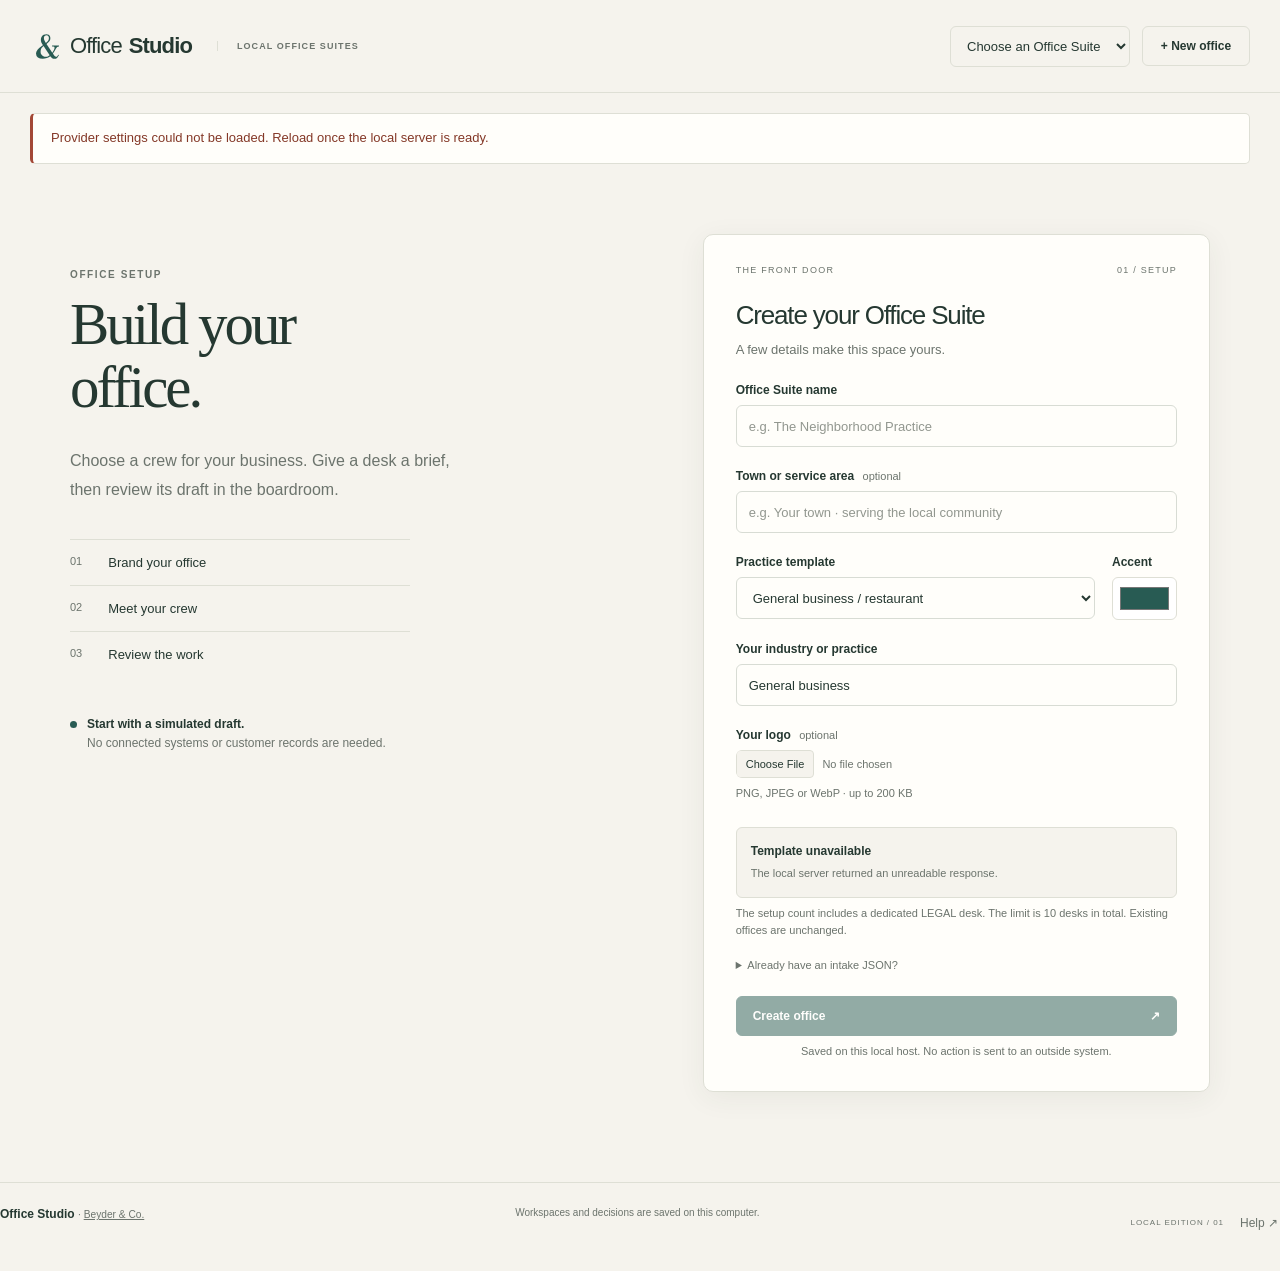
==== commit 5b1eddc8: "Link the footer company credit to the Beyder and Co. homepage" ====
--- a/index.html
+++ b/index.html
@@ -602,7 +602,7 @@
     <footer>
       <span
         >Office Studio
-        <small>· Original office concept by Beyder &amp; Co.</small></span
+        <small>· <a id="company-credit" href="https://www.beyderco.com/" target="_blank" rel="noopener noreferrer" aria-label="Beyder &amp; Co. company website (opens in a new tab)">Beyder &amp; Co.</a></small></span
       >
       <p>Workspaces and decisions are saved on this computer.</p>
       <div class="footer-tools">
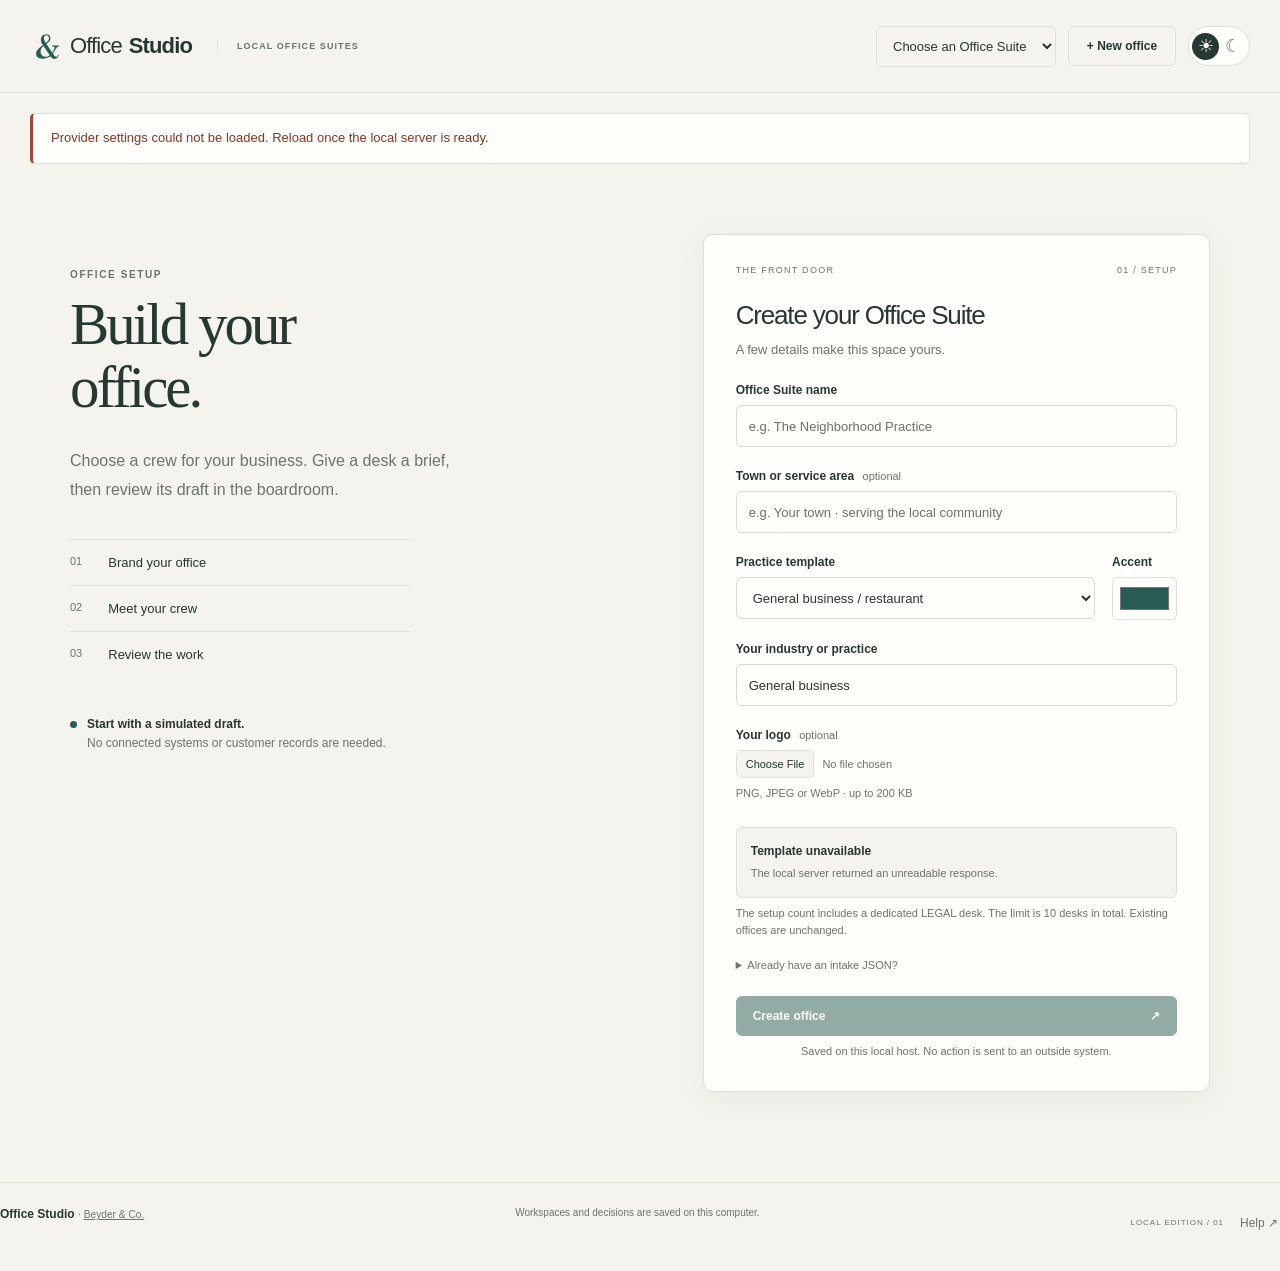
==== commit 05b0dae4: "Add light and dark mode and mirror executive alerts in the header" ====
--- a/index.html
+++ b/index.html
@@ -6,6 +6,7 @@
     <meta name="theme-color" content="#f5f3ed" />
     <title>Office Studio</title>
     <link rel="icon" href="/assets/ampersand.svg" />
+    <script src="/appearance.js"></script>
     <link rel="stylesheet" href="/style.css" />
     <script src="/app.js" defer></script>
   </head>
@@ -35,6 +36,10 @@
           <option value="">Choose an Office Suite</option></select
         ><button id="new-office" class="button quiet" type="button">
           + New office
+        </button>
+        <button id="appearance-toggle" class="appearance-toggle" type="button"
+          role="switch" aria-label="Dark mode" aria-checked="false" data-appearance-toggle>
+          <span aria-hidden="true">☀</span><span aria-hidden="true">☾</span>
         </button>
       </div>
     </header>
@@ -231,7 +236,7 @@
             </button>
           </div>
           <p id="room-availability" class="field-note" role="status">
-            Checking the optional local 3D room…
+            Opening your office…
           </p>
         </div>
         <section
@@ -242,23 +247,29 @@
         >
           <div class="room-toolbar">
             <div>
-              <p class="eyebrow">YOUR OFFICE · PRIVATE LOCAL VIEW</p>
-              <h2 id="room-title">Inside your office</h2>
-            </div>
-            <a
-              id="room-full-tab"
-              class="button quiet"
-              target="_blank"
-              rel="noopener noreferrer"
-              hidden
-              >Open room in full tab ↗</a
-            >
+              <p class="eyebrow">INSIDE YOUR OFFICE SUITE</p>
+              <h2 id="room-title" tabindex="-1">Inside your office</h2>
+            </div>
+            <div class="room-tools">
+              <a
+                id="room-full-tab"
+                class="button quiet"
+                target="_blank"
+                rel="noopener noreferrer"
+                hidden
+                >Open room in full tab ↗</a
+              >
+              <button id="room-appearance-toggle" class="appearance-toggle" type="button"
+                role="switch" aria-label="Dark mode" aria-checked="false" data-appearance-toggle>
+                <span aria-hidden="true">☀</span><span aria-hidden="true">☾</span>
+              </button>
+            </div>
           </div>
           <div id="room-frames" class="room-frames"></div>
           <p id="room-disclosure" class="room-disclosure">
-            Room activity is simulated. Use Desks &amp; drafts for saved drafts
-            and Studio decisions; actions inside this room do not record Studio
-            approvals.
+            Choose Desks to visit your crew or Market Room to see the boardroom.
+            The room task board shows simulated activity. Use Desks &amp; drafts
+            to prepare work and record an approval.
           </p>
         </section>
         <div id="desk-workspace" class="workspace-grid">
--- a/style.css
+++ b/style.css
@@ -15,10 +15,30 @@
   --accent: #285b53;
   --accent-wash: #e8eeea;
   --shadow: 0 6px 28px #283d2910;
+  --field-line: #d8dcd4;
+  --placeholder: #69726b;
+  --hover: #e9eae3;
+  --focus: #a45d28;
+  --room-backdrop: #e5e8e1;
   color-scheme: light;
   font-family: Inter, "Segoe UI", Arial, sans-serif;
   background: var(--canvas);
   color: var(--ink);
+}
+:root[data-appearance="dark"] {
+  color-scheme: dark;
+  --canvas: #171d1a;
+  --paper: #222a26;
+  --ink: #edf1eb;
+  --muted: #b4c0b6;
+  --line: #414d46;
+  --field-line: #65766b;
+  --placeholder: #a3afa6;
+  --hover: #323e36;
+  --accent-wash: #32413a;
+  --shadow: 0 6px 28px #0003;
+  --focus: #edb78d;
+  --room-backdrop: #1b221e;
 }
 * {
   box-sizing: border-box;
@@ -58,7 +78,7 @@
 textarea:focus-visible,
 summary:focus-visible,
 section:focus-visible {
-  outline: 3px solid #a45d28;
+  outline: 3px solid var(--focus);
   outline-offset: 4px;
 }
 button,
@@ -98,7 +118,7 @@
   align-items: center;
   justify-content: space-between;
   gap: 24px;
-  padding: 22px max(30px, calc((100vw - 1400px) / 2));
+  padding: 22px max(30px, calc((100% - 1400px) / 2));
 }
 .wordmark {
   display: flex;
@@ -113,6 +133,35 @@
   font-weight: 600;
 }
 .studio-brand { display: flex; align-items: center; gap: 6px; }
+.guide-tools, .room-tools { display: flex; align-items: center; gap: 12px; }
+.appearance-toggle {
+  display: inline-flex;
+  align-items: center;
+  justify-content: center;
+  flex: none;
+  min-height: 40px;
+  padding: 3px;
+  border: 1px solid var(--line);
+  border-radius: 24px;
+  background: var(--paper);
+  color: var(--muted);
+}
+.appearance-toggle span {
+  display: grid;
+  place-items: center;
+  width: 27px;
+  height: 27px;
+  border-radius: 50%;
+  font: 18px/1 "Segoe UI Symbol", sans-serif;
+}
+:root[data-appearance="light"] .appearance-toggle span:first-child,
+:root[data-appearance="dark"] .appearance-toggle span:last-child {
+  background: var(--ink);
+  color: var(--paper);
+}
+.room-toolbar .appearance-toggle,
+.room-full-window .masthead { display: none; }
+.room-full-window .room-toolbar .appearance-toggle { display: inline-flex; }
 .review-mark {
   display: grid; place-items: center; flex: none; width: 34px; height: 38px;
   padding: 0; border: 0; border-radius: 6px; background: var(--amp-surface, transparent); color: var(--accent);
@@ -125,6 +174,8 @@
   mask: url("/assets/ampersand.svg") center / contain no-repeat;
 }
 .review-mark[data-active="true"] { box-shadow: inset 0 -2px var(--accent); }
+.review-mark[data-executive-alert="true"] { box-shadow: inset 0 -2px #c01626; background: #fff7f6; }
+.review-mark[data-executive-alert="true"] .brand-symbol { background: #c01626; }
 @media (prefers-reduced-motion: no-preference) {
   .review-mark[data-active="true"] .brand-symbol { animation: amp-review 1.9s ease-in-out infinite; }
 }
@@ -273,15 +324,15 @@
 textarea {
   width: 100%;
   padding: 11px 12px;
-  border: 1px solid #d8dcd4;
-  background: #fffefa;
+  border: 1px solid var(--field-line);
+  background: var(--paper);
   color: var(--ink);
   font-size: 13px;
   min-height: 42px;
 }
 input::placeholder,
 textarea::placeholder {
-  color: #92978f;
+  color: var(--placeholder);
 }
 textarea {
   resize: vertical;
@@ -310,7 +361,7 @@
   height: 43px;
   width: 100%;
   padding: 5px;
-  background: white;
+  background: var(--paper);
   border: 1px solid var(--line);
 }
 .logo-field {
@@ -400,7 +451,7 @@
   background: transparent;
 }
 .quiet:hover {
-  background: #e9eae3;
+  background: var(--hover);
 }
 .full {
   width: 100%;
@@ -718,7 +769,7 @@
   height: 31px;
   border-radius: 50%;
   background: var(--accent-wash);
-  color: var(--accent);
+  color: var(--ink);
   font-size: 12px;
   font-weight: 600;
 }
@@ -863,6 +914,9 @@
   border: 0;
 }
 @media (min-width: 1600px) {
+  .masthead {
+    padding-inline: calc((100% - 1460px) / 2);
+  }
   main {
     padding-left: 0;
     padding-right: 0;
@@ -907,7 +961,7 @@
 }
 @media (max-width: 800px) {
   .masthead {
-    padding: 18px 22px;
+    padding: 18px 30px;
     gap: 14px;
     flex-wrap: wrap;
   }
@@ -1168,6 +1222,17 @@
 .room-stage {
   overflow: hidden;
 }
+.room-full-window { overflow: hidden; }
+.room-full-window .room-stage {
+  position: fixed;
+  inset: 0;
+  z-index: 30;
+  display: flex;
+  flex-direction: column;
+  border-radius: 0;
+}
+.room-full-window .room-frames { flex: 1; min-height: 0; }
+.room-full-window .embedded-room { height: 100%; }
 .room-toolbar {
   padding: 18px 24px;
   display: flex;
@@ -1186,15 +1251,16 @@
   white-space: nowrap;
 }
 .room-frames {
-  background: #e5e8e1;
+  background: var(--room-backdrop);
   position: relative;
 }
+.room-frames:empty { min-height: clamp(580px, 72vh, 1000px); }
 .embedded-room {
   display: block;
   width: 100%;
   height: clamp(580px, 72vh, 1000px);
   border: 0;
-  background: #e5e8e1;
+  background: var(--room-backdrop);
 }
 .room-disclosure {
   font-size: 11px;
@@ -1404,3 +1470,39 @@
 }
 
 .footer-tools { display: flex; align-items: center; gap: 14px; white-space: nowrap; }
+@media (max-width: 580px) {
+  .office-switch { flex-basis: 100%; }
+  .office-switch select { max-width: none; }
+}
+:root[data-appearance="dark"] .wordmark > .brand-symbol { background: #a1c9b9; }
+
+/* The desks and boardroom use the same evening palette as the app chrome. */
+:root[data-appearance="dark"] .notice.error { color: #ffbbaa; border-left-color: #ee9d87; }
+:root[data-appearance="dark"] .room {
+  border-color: var(--line);
+  background:
+    repeating-linear-gradient(0deg, transparent 0 47px, #64736838 48px),
+    repeating-linear-gradient(90deg, #1c251f 0 47px, #46584c 48px);
+}
+:root[data-appearance="dark"] .room-window,
+:root[data-appearance="dark"] .desk::after { background: #445448; border-color: #68796a; }
+:root[data-appearance="dark"] .desk { background: var(--paper); border-color: #49594d; }
+:root[data-appearance="dark"] .desk[aria-pressed="true"] {
+  background: var(--hover);
+  outline-color: color-mix(in srgb, var(--accent) 42%, white);
+}
+:root[data-appearance="dark"] .boardroom { background: #344439; border-color: #526757; }
+:root[data-appearance="dark"] .boardroom:hover { background: #404f44; }
+:root[data-appearance="dark"] .boardroom > span:not(.table-dots),
+:root[data-appearance="dark"] .table-dots { color: var(--muted); }
+:root[data-appearance="dark"] .state-pill { color: #f2d38b; background: #493d24; }
+:root[data-appearance="dark"] .state-pill.approved { color: #bde5b4; background: #2e4430; }
+:root[data-appearance="dark"] .state-pill.declined { color: #eec7b2; background: #48382e; }
+:root[data-appearance="dark"] .review-mark:not([data-executive-alert="true"]) {
+  background: var(--dark-amp-surface, #c2d0c6);
+}
+:root[data-appearance="dark"] .review-mark[data-executive-alert="true"] {
+  background: #431f25;
+  box-shadow: inset 0 -2px #ff7278;
+}
+:root[data-appearance="dark"] .review-mark[data-executive-alert="true"] .brand-symbol { background: #ff7278; }
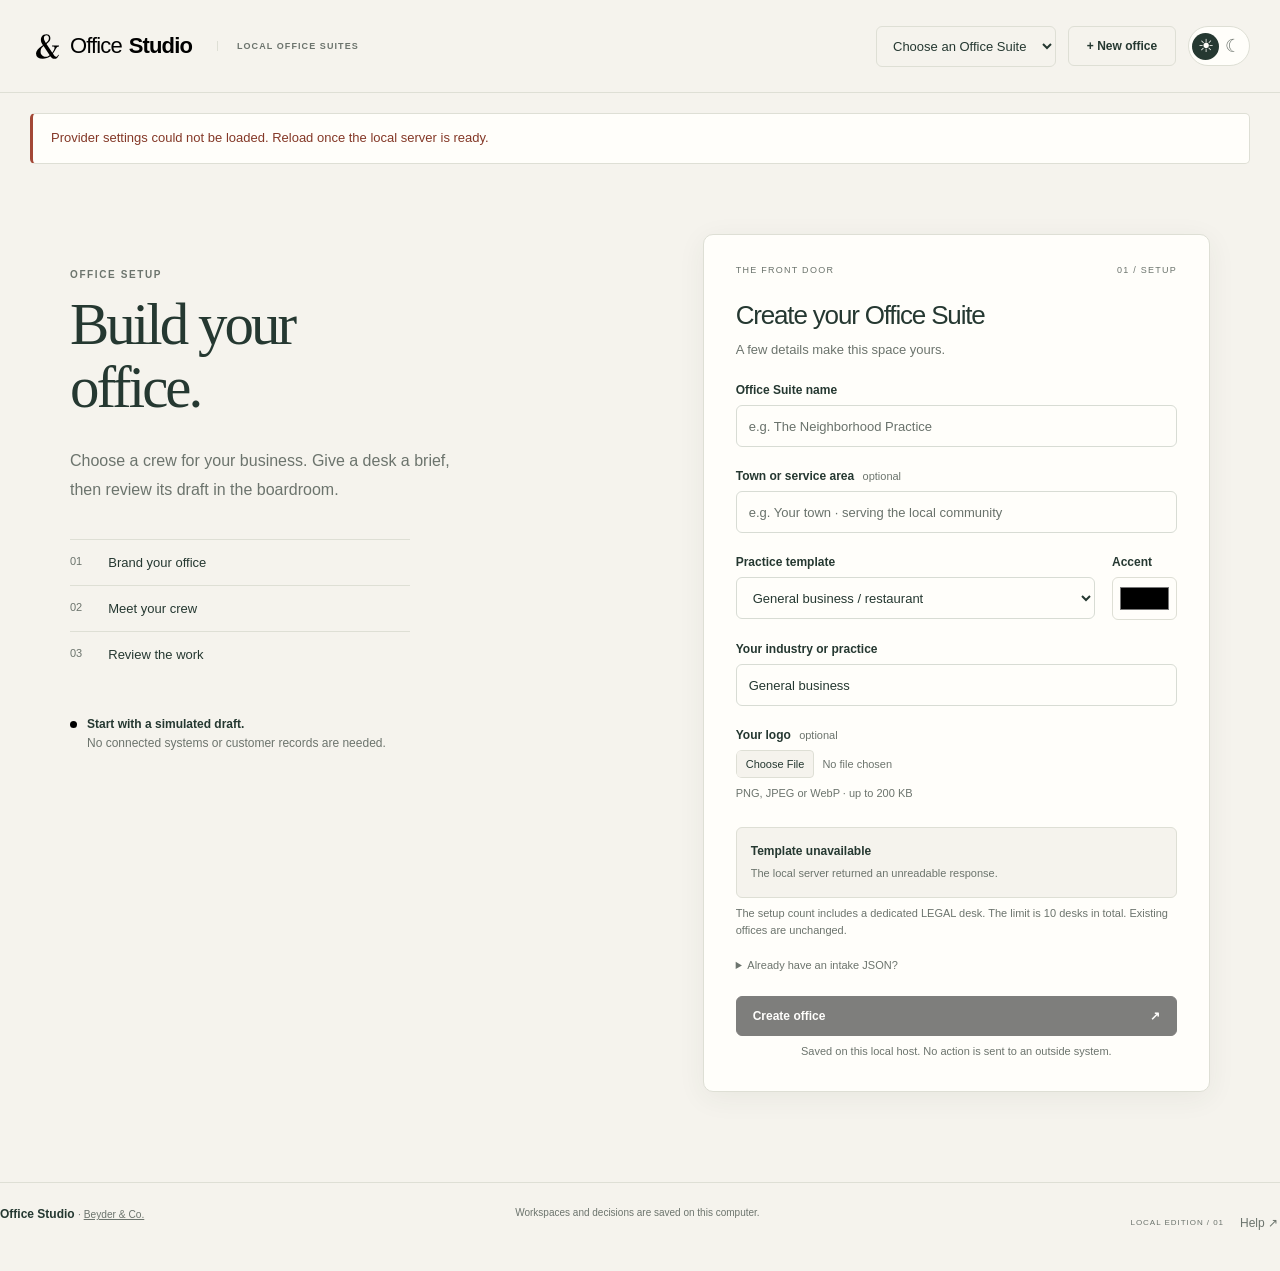
==== commit c642250f: "Use the chosen ampersand color without glow and make dark office menus readable" ====
--- a/index.html
+++ b/index.html
@@ -114,7 +114,7 @@
               ><input
                 id="office-color"
                 type="color"
-                value="#285b53"
+                value="#000000"
                 name="color"
               />
             </div>
@@ -408,7 +408,7 @@
                       <input
                         id="appearance-color"
                         type="color"
-                        value="#285b53"
+                        value="#000000"
                       /><label
                         class="inline-check"
                         for="appearance-default-color"
@@ -460,10 +460,34 @@
                   maxlength="8000"
                   required
                   placeholder="Try: Draft a friendly opening-hours announcement for owner review. Use placeholders only."
-                ></textarea
-                ><label for="draft-provider">For this draft</label
+                ></textarea>
+                <fieldset class="working-file">
+                  <legend>Working file <span class="optional">optional</span></legend>
+                  <div id="saved-file-field" hidden>
+                    <label for="draft-file">Use a saved file</label>
+                    <select id="draft-file"><option value="">Brief only</option></select>
+                  </div>
+                  <label for="add-file">Add a text file to this office</label>
+                  <input id="add-file" type="file" accept=".txt,.md" aria-describedby="file-hint" />
+                  <p id="file-hint" class="field-note">Selecting a .txt or .md file saves it locally. Up to 32 KB.</p>
+                  <p id="file-status" class="field-note" role="status"></p>
+                  <button id="reload-files" type="button" class="button quiet" hidden>Reload files</button>
+                  <div id="file-tools" hidden>
+                    <a id="original-download" class="text-link" download>Download original</a>
+                    <details id="file-delete-options">
+                      <summary>Remove file…</summary>
+                      <p class="field-note">This removes the original from this office. Earlier drafts keep their text and source label.</p>
+                      <button id="delete-file" type="button" class="button quiet">Remove original</button>
+                    </details>
+                  </div>
+                </fieldset>
+                <label for="draft-provider">For this draft</label
                 ><select id="draft-provider" required></select>
                 <p id="provider-note" class="field-note"></p>
+                <label id="file-release" class="file-release" for="share-file" hidden>
+                  <input id="share-file" type="checkbox" />
+                  <span id="file-release-label"></span>
+                </label>
                 <button
                   id="generate-draft"
                   class="button primary full"
@@ -471,6 +495,9 @@
                 >
                   Prepare draft <span aria-hidden="true">↗</span>
                 </button>
+                <p id="draft-feedback" class="field-note" role="status"></p>
+                <button id="review-latest" class="button quiet" type="button" hidden>Review this draft</button>
+                <button id="reset-attempt" class="button quiet" type="button" hidden>Start a new attempt</button>
               </form>
               <p class="draft-disclosure">
                 Use synthetic briefs. Drafts are working text; review them
@@ -558,6 +585,7 @@
                 </div>
                 <h3 id="preview-brief"></h3>
                 <p id="preview-agent" class="field-note"></p>
+                <p id="preview-source" class="field-note" hidden></p>
                 <pre id="preview-text"></pre>
                 <div id="decision-buttons" class="button-row">
                   <button
@@ -575,6 +603,7 @@
                   </button>
                 </div>
                 <p id="decision-note" class="field-note"></p>
+                <a id="download-draft" class="button quiet" download hidden>Download approved text</a>
               </article>
             </section>
           </div>
--- a/style.css
+++ b/style.css
@@ -12,7 +12,7 @@
   --ink: #253831;
   --muted: #6c746d;
   --line: #dedfd5;
-  --accent: #285b53;
+  --accent: #000000;
   --accent-wash: #e8eeea;
   --shadow: 0 6px 28px #283d2910;
   --field-line: #d8dcd4;
@@ -27,18 +27,18 @@
 }
 :root[data-appearance="dark"] {
   color-scheme: dark;
-  --canvas: #171d1a;
-  --paper: #222a26;
-  --ink: #edf1eb;
-  --muted: #b4c0b6;
-  --line: #414d46;
-  --field-line: #65766b;
-  --placeholder: #a3afa6;
-  --hover: #323e36;
-  --accent-wash: #32413a;
+  --canvas: #3c3c3c;
+  --paper: #303030;
+  --ink: #f1f1f1;
+  --muted: #c4c4c4;
+  --line: #5b5b5b;
+  --field-line: #818181;
+  --placeholder: #b6b6b6;
+  --hover: #494949;
+  --accent-wash: #444444;
   --shadow: 0 6px 28px #0003;
   --focus: #edb78d;
-  --room-backdrop: #1b221e;
+  --room-backdrop: #282828;
 }
 * {
   box-sizing: border-box;
@@ -129,6 +129,7 @@
   letter-spacing: -0.04em;
   white-space: nowrap;
 }
+:root[data-appearance="light"] .wordmark { color: #000; }
 .wordmark strong {
   font-weight: 600;
 }
@@ -164,7 +165,7 @@
 .room-full-window .room-toolbar .appearance-toggle { display: inline-flex; }
 .review-mark {
   display: grid; place-items: center; flex: none; width: 34px; height: 38px;
-  padding: 0; border: 0; border-radius: 6px; background: var(--amp-surface, transparent); color: var(--accent);
+  padding: 0; border: 0; border-radius: 6px; background: transparent; color: var(--accent);
 }
 .review-mark:disabled { opacity: 1; cursor: default; }
 .brand-symbol {
@@ -174,7 +175,7 @@
   mask: url("/assets/ampersand.svg") center / contain no-repeat;
 }
 .review-mark[data-active="true"] { box-shadow: inset 0 -2px var(--accent); }
-.review-mark[data-executive-alert="true"] { box-shadow: inset 0 -2px #c01626; background: #fff7f6; }
+.review-mark[data-executive-alert="true"] { box-shadow: inset 0 -2px #c01626; }
 .review-mark[data-executive-alert="true"] .brand-symbol { background: #c01626; }
 @media (prefers-reduced-motion: no-preference) {
   .review-mark[data-active="true"] .brand-symbol { animation: amp-review 1.9s ease-in-out infinite; }
@@ -198,7 +199,7 @@
 .office-switch select {
   min-width: 180px;
   max-width: 300px;
-  background: transparent;
+  background: var(--canvas);
   border-color: var(--line);
   font-size: 13px;
   min-height: 40px;
@@ -761,6 +762,33 @@
   color: var(--muted);
   margin-top: 13px;
 }
+.working-file {
+  min-width: 0;
+  margin: 20px 0 0;
+  padding: 5px 14px 14px;
+  border: 1px solid var(--line);
+  border-radius: 7px;
+}
+.working-file legend { padding: 0 5px; font-size: 13px; font-weight: 600; }
+.working-file label { margin: 9px 0 7px; }
+.working-file #file-tools { margin-top: 10px; font-size: 12px; }
+.working-file summary { margin: 8px 0; }
+.working-file p, .file-release span, #preview-source, #draft-feedback { overflow-wrap: anywhere; }
+.file-release {
+  display: flex;
+  gap: 9px;
+  align-items: flex-start;
+  padding: 12px;
+  border: 1px solid var(--field-line);
+  border-radius: 6px;
+  line-height: 1.5;
+}
+.draft-panel .file-release input[type="checkbox"] {
+  flex: none; width: 18px; min-height: 18px; height: 18px; padding: 0; margin: 0;
+  accent-color: var(--accent);
+}
+#download-draft, #review-latest, #reset-attempt { margin-top: 10px; }
+#download-draft:not([hidden]) { display: inline-flex; }
 .number-badge {
   display: flex;
   align-items: center;
@@ -1474,35 +1502,31 @@
   .office-switch { flex-basis: 100%; }
   .office-switch select { max-width: none; }
 }
-:root[data-appearance="dark"] .wordmark > .brand-symbol { background: #a1c9b9; }
+:root[data-appearance="dark"] select option { background: var(--paper); color: var(--ink); }
 
 /* The desks and boardroom use the same evening palette as the app chrome. */
 :root[data-appearance="dark"] .notice.error { color: #ffbbaa; border-left-color: #ee9d87; }
 :root[data-appearance="dark"] .room {
   border-color: var(--line);
   background:
-    repeating-linear-gradient(0deg, transparent 0 47px, #64736838 48px),
-    repeating-linear-gradient(90deg, #1c251f 0 47px, #46584c 48px);
+    repeating-linear-gradient(0deg, transparent 0 47px, #77777738 48px),
+    repeating-linear-gradient(90deg, #2a2a2a 0 47px, #484848 48px);
 }
 :root[data-appearance="dark"] .room-window,
-:root[data-appearance="dark"] .desk::after { background: #445448; border-color: #68796a; }
-:root[data-appearance="dark"] .desk { background: var(--paper); border-color: #49594d; }
+:root[data-appearance="dark"] .desk::after { background: #494949; border-color: #6f6f6f; }
+:root[data-appearance="dark"] .desk { background: var(--paper); border-color: #5b5b5b; }
 :root[data-appearance="dark"] .desk[aria-pressed="true"] {
   background: var(--hover);
   outline-color: color-mix(in srgb, var(--accent) 42%, white);
 }
-:root[data-appearance="dark"] .boardroom { background: #344439; border-color: #526757; }
-:root[data-appearance="dark"] .boardroom:hover { background: #404f44; }
+:root[data-appearance="dark"] .boardroom { background: #404040; border-color: #636363; }
+:root[data-appearance="dark"] .boardroom:hover { background: #505050; }
 :root[data-appearance="dark"] .boardroom > span:not(.table-dots),
 :root[data-appearance="dark"] .table-dots { color: var(--muted); }
 :root[data-appearance="dark"] .state-pill { color: #f2d38b; background: #493d24; }
 :root[data-appearance="dark"] .state-pill.approved { color: #bde5b4; background: #2e4430; }
 :root[data-appearance="dark"] .state-pill.declined { color: #eec7b2; background: #48382e; }
-:root[data-appearance="dark"] .review-mark:not([data-executive-alert="true"]) {
-  background: var(--dark-amp-surface, #c2d0c6);
-}
 :root[data-appearance="dark"] .review-mark[data-executive-alert="true"] {
-  background: #431f25;
   box-shadow: inset 0 -2px #ff7278;
 }
 :root[data-appearance="dark"] .review-mark[data-executive-alert="true"] .brand-symbol { background: #ff7278; }
